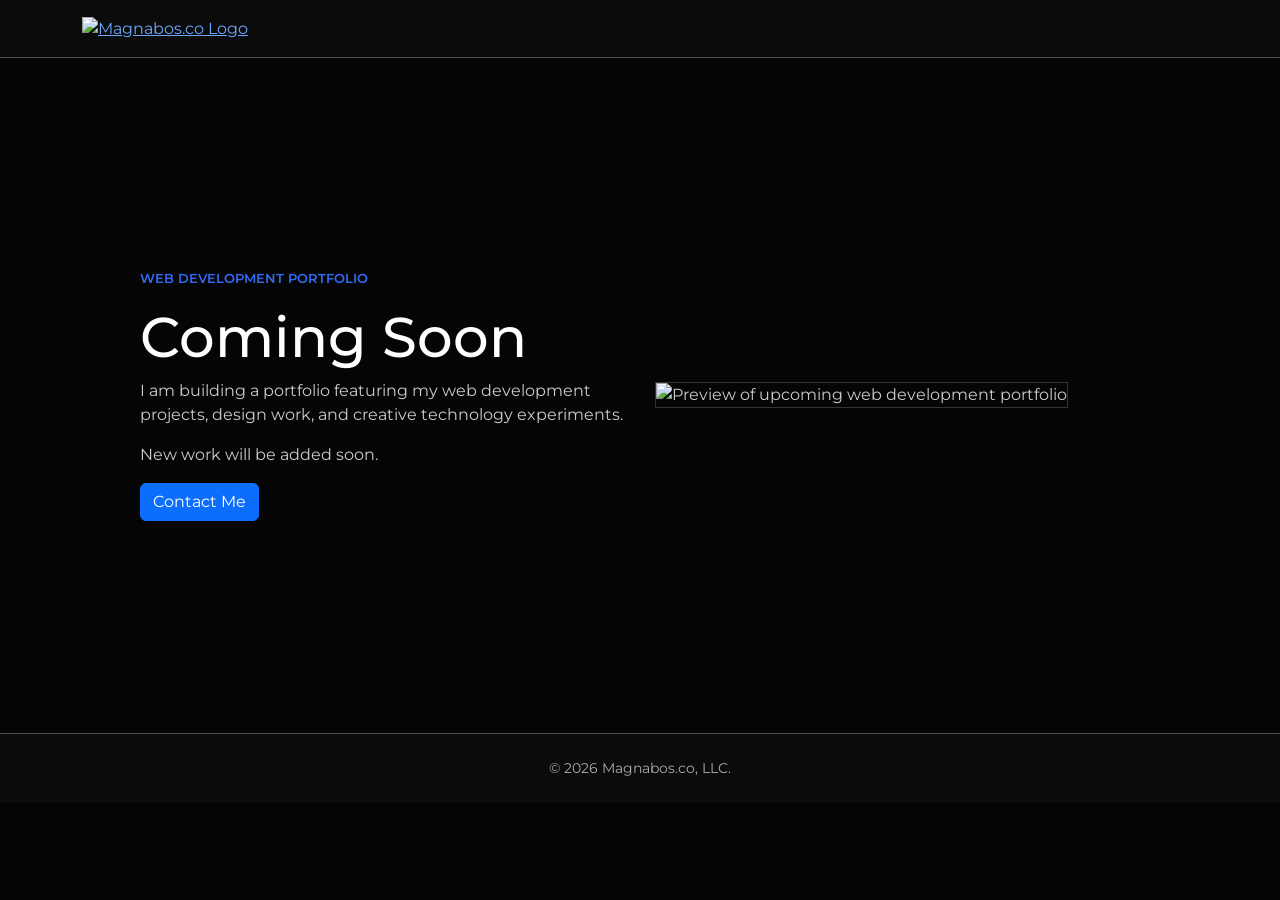
==== index.html @ 9fbb646b "Create index.html Prebuilt from InfinityFree" ====
<!DOCTYPE html>
<html lang="en" data-bs-theme="dark">
<head>
 <meta charset="UTF-8">
 <meta name="viewport" content="width=device-width, initial-scale=1.0">

 <title>Portfolio Coming Soon</title>

 <meta
 name="description"
 content="David Magnabosco's web development portfolio is coming soon.">

 <link
 rel="preconnect"
 href="https://fonts.googleapis.com">

 <link
 rel="preconnect"
 href="https://fonts.gstatic.com"
 crossorigin>

 <link
 href="https://fonts.googleapis.com/css2?family=Montserrat:wght@400;500;600&display=swap"
 rel="stylesheet">

 <link
 href="https://cdn.jsdelivr.net/npm/bootstrap@5.3.3/dist/css/bootstrap.min.css"
 rel="stylesheet">

 <style>
 body {
 margin: 0;
 background: #050505;
 color: #cccccc;
 font-family: "Montserrat", sans-serif;
 }

 header,
 footer {
 background: #0b0b0b;
 }

 main {
 min-height: 75vh;
 display: flex;
 align-items: center;
 padding: 40px 20px;
 }

 .coming-soon {
 display: grid;
 grid-template-columns: 1fr 1fr;
 gap: 30px;
 align-items: center;
 max-width: 1000px;
 margin: auto;
 }

 .coming-soon img {
 width: 100%;
 border: 1px solid #333333;
 }

 h1 {
 color: white;
 font-size: 3.5rem;
 }

 .label {
 color: #316cf4;
 font-size: 0.8rem;
 font-weight: 600;
 text-transform: uppercase;
 }

 @media screen and (max-width: 700px) {
 .coming-soon {
 grid-template-columns: 1fr;
 }

 h1 {
 font-size: 2.5rem;
 }
 }
 </style>
</head>

<body>

 <header class="border-bottom">
 <div class="container py-3">
 <a href="index.html">
 <img
 src="assets/img/brand-logo/logo-ko.svg"
 alt="Magnabos.co Logo"
 width="150">
 </a>
 </div>
 </header>

 <main>
 <div class="coming-soon">

 <div>
 <p class="label">
 Web Development Portfolio
 </p>

 <h1>
 Coming Soon
 </h1>

 <p>
 I am building a portfolio featuring my web
 development projects, design work, and creative
 technology experiments.
 </p>

 <p>
 New work will be added soon.
 </p>

 <a
 class="btn btn-primary"
 href="mailto:hello@magnabos.co">
 Contact Me
 </a>
 </div>

 <div>
 <img
 src="assets/img/portfolio-preview.jpg"
 alt="Preview of upcoming web development portfolio">
 </div>

 </div>
 </main>

 <footer class="border-top">
 <div class="container py-4 text-center">
 <p class="small text-body-secondary mb-0">
 &copy;
 <span id="year"></span>
 Magnabos.co, LLC.
 </p>
 </div>
 </footer>

 <script>
 document.getElementById("year").textContent =
 new Date().getFullYear();
 </script>

</body>
</html>
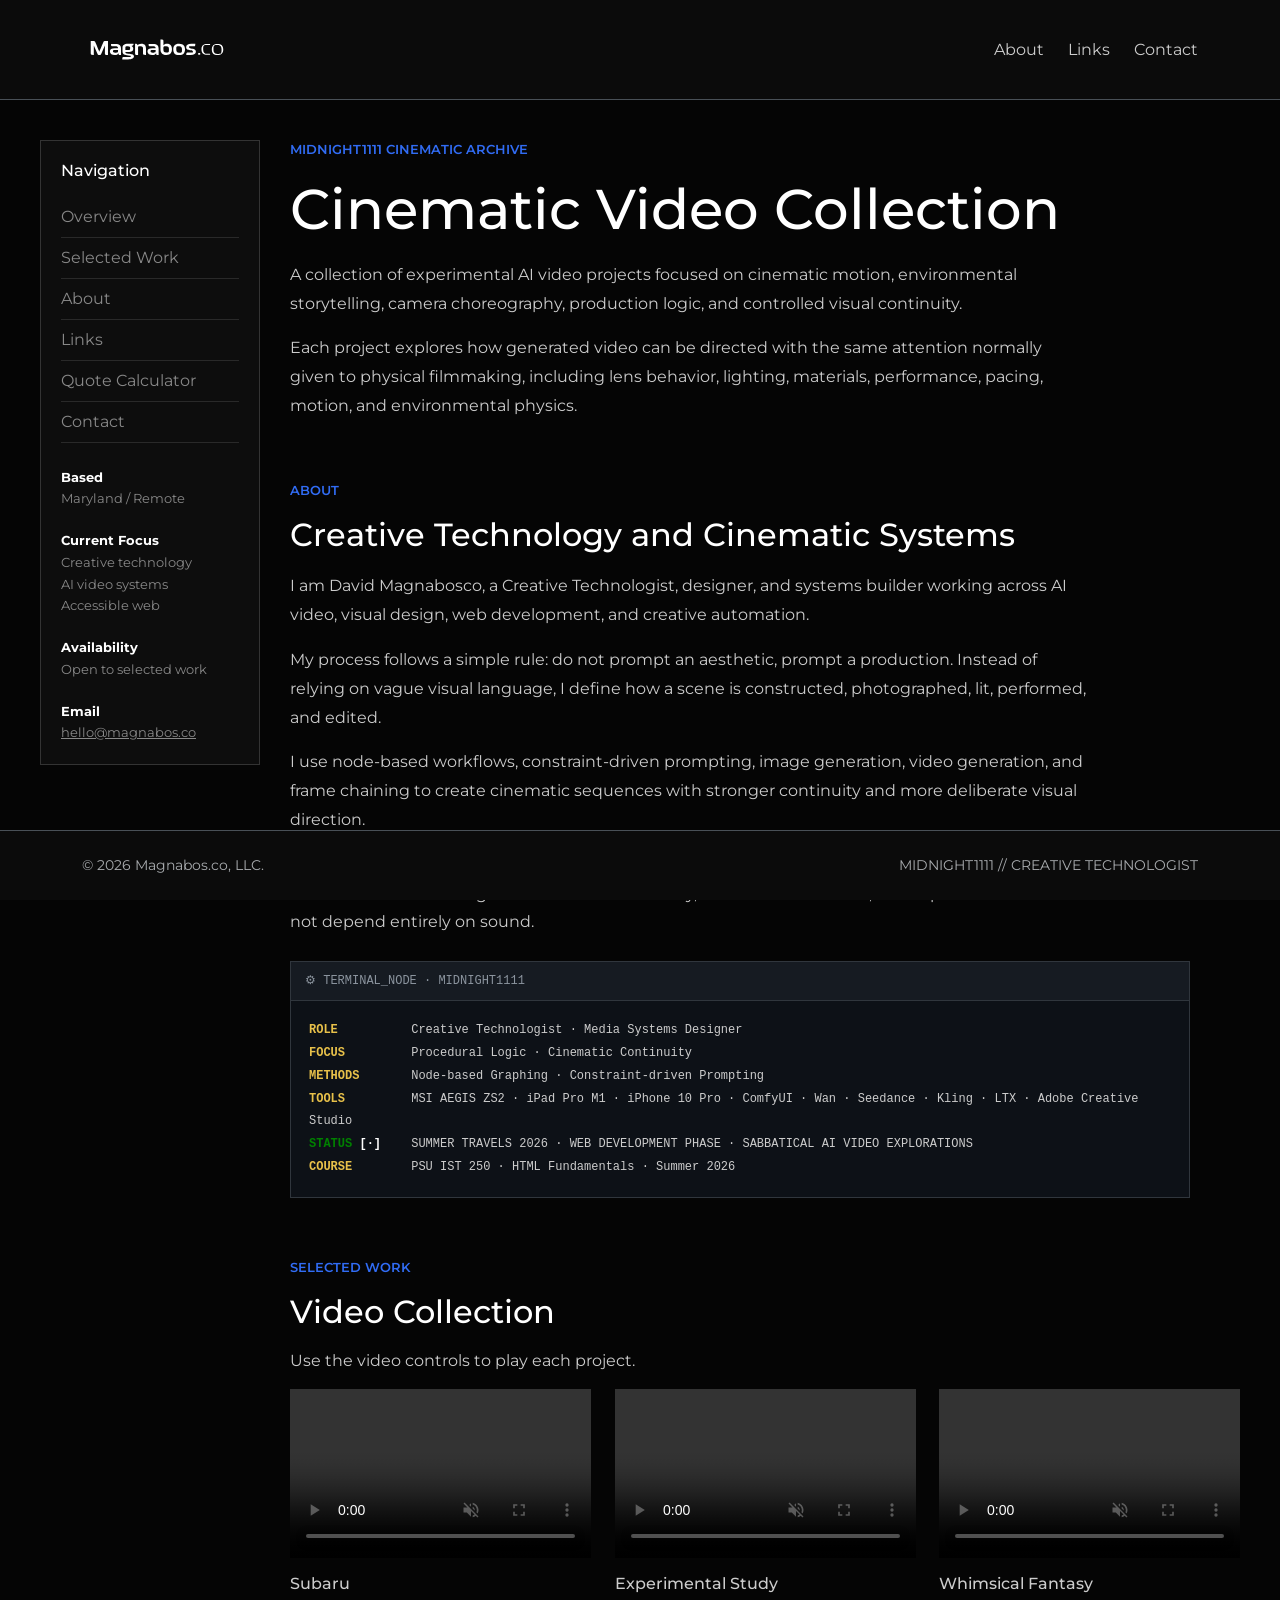
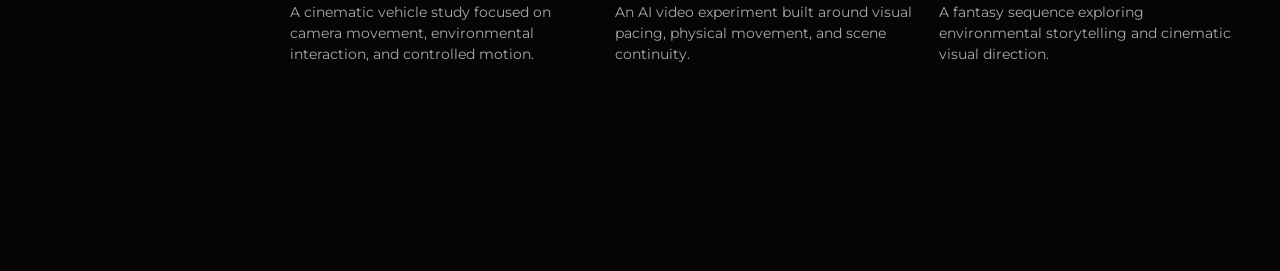
==== commit 5b65556f: "Add files via upload" ====
--- a/index.html
+++ b/index.html
@@ -4,11 +4,11 @@
  <meta charset="UTF-8">
  <meta name="viewport" content="width=device-width, initial-scale=1.0">
 
- <title>Portfolio Coming Soon</title>
+ <title>MIDNIGHT1111 Cinematic Video Archive</title>
 
  <meta
  name="description"
- content="David Magnabosco's web development portfolio is coming soon.">
+ content="A collection of experimental AI video projects, cinematic studies, and creative technology work by David Magnabosco.">
 
  <link
  rel="preconnect"
@@ -27,123 +27,355 @@
  href="https://cdn.jsdelivr.net/npm/bootstrap@5.3.3/dist/css/bootstrap.min.css"
  rel="stylesheet">
 
- <style>
- body {
- margin: 0;
- background: #050505;
- color: #cccccc;
- font-family: "Montserrat", sans-serif;
- }
-
- header,
- footer {
- background: #0b0b0b;
- }
-
- main {
- min-height: 75vh;
- display: flex;
- align-items: center;
- padding: 40px 20px;
- }
-
- .coming-soon {
- display: grid;
- grid-template-columns: 1fr 1fr;
- gap: 30px;
- align-items: center;
- max-width: 1000px;
- margin: auto;
- }
-
- .coming-soon img {
- width: 100%;
- border: 1px solid #333333;
- }
-
- h1 {
- color: white;
- font-size: 3.5rem;
- }
-
- .label {
- color: #316cf4;
- font-size: 0.8rem;
- font-weight: 600;
- text-transform: uppercase;
- }
-
- @media screen and (max-width: 700px) {
- .coming-soon {
- grid-template-columns: 1fr;
- }
-
- h1 {
- font-size: 2.5rem;
- }
- }
- </style>
+ <link
+ href="style.css"
+ rel="stylesheet">
 </head>
 
 <body>
 
  <header class="border-bottom">
- <div class="container py-3">
+
+ <div
+ class="container py-3 d-flex flex-wrap
+ align-items-center justify-content-between gap-3">
+
  <a href="index.html">
+
  <img
- src="assets/img/brand-logo/logo-ko.svg"
+ src="logo-ko.svg"
  alt="Magnabos.co Logo"
  width="150">
- </a>
- </div>
+
+ </a>
+
+ <nav aria-label="Main navigation">
+
+ <div class="d-flex gap-4">
+
+ <a href="#about">
+ About
+ </a>
+
+ <a href="links.html">
+ Links
+ </a>
+
+ <a href="contact.html">
+ Contact
+ </a>
+
+ </div>
+
+ </nav>
+
+ </div>
+
  </header>
 
- <main>
- <div class="coming-soon">
-
- <div>
+ <main id="main-content">
+
+ <div
+ class="page-layout"
+ id="top">
+
+ <aside aria-label="Page navigation">
+
+ <h2>
+ Navigation
+ </h2>
+
+ <nav>
+
+ <a href="#top">
+ Overview
+ </a>
+
+ <a href="#work">
+ Selected Work
+ </a>
+
+ <a href="#about">
+ About
+ </a>
+
+ <a href="links.html">
+ Links
+ </a>
+
+ <a href="#calculator">
+ Quote Calculator
+ </a>
+
+ <a href="contact.html">
+ Contact
+ </a>
+
+ </nav>
+
+ <div class="aside-details">
+
+ <p>
+ <strong>Based</strong><br>
+ Maryland / Remote
+ </p>
+
+ <p>
+ <strong>Current Focus</strong><br>
+ Creative technology<br>
+ AI video systems<br>
+ Accessible web
+ </p>
+
+ <p>
+ <strong>Availability</strong><br>
+ Open to selected work
+ </p>
+
+ <p>
+ <strong>Email</strong><br>
+
+ <a href="mailto:hello@magnabos.co">
+ hello@magnabos.co
+ </a>
+
+ </p>
+
+ </div>
+
+ </aside>
+
+ <div>
+
+ <section class="content-section box">
+
  <p class="label">
- Web Development Portfolio
+ MIDNIGHT1111 Cinematic Archive
  </p>
 
  <h1>
- Coming Soon
+ Cinematic Video Collection
  </h1>
 
- <p>
- I am building a portfolio featuring my web
- development projects, design work, and creative
- technology experiments.
- </p>
-
- <p>
- New work will be added soon.
- </p>
-
- <a
- class="btn btn-primary"
- href="mailto:hello@magnabos.co">
- Contact Me
- </a>
- </div>
-
- <div>
- <img
- src="assets/img/portfolio-preview.jpg"
- alt="Preview of upcoming web development portfolio">
- </div>
-
- </div>
+ <p class="intro">
+ A collection of experimental AI video projects focused on cinematic motion, environmental storytelling, camera choreography, production logic, and controlled visual continuity.
+ </p>
+
+ <p class="intro">
+ Each project explores how generated video can be directed with the same attention normally given to physical filmmaking, including lens behavior, lighting, materials, performance, pacing, motion, and environmental physics.
+ </p>
+
+ </section>
+
+ <section
+ class="content-section box"
+ id="about">
+
+ <p class="label">
+ About
+ </p>
+
+ <h2>
+ Creative Technology and Cinematic Systems
+ </h2>
+
+ <p class="intro">
+ I am David Magnabosco, a Creative Technologist, designer, and systems builder working across AI video, visual design, web development, and creative automation.
+ </p>
+
+ <p class="intro">
+ My process follows a simple rule: do not prompt an aesthetic, prompt a production. Instead of relying on vague visual language, I define how
+a scene is constructed, photographed, lit, performed, and edited.
+ </p>
+
+ <p class="intro">
+ I use node-based workflows, constraint-driven prompting, image generation, video generation, and frame chaining to create cinematic sequences with stronger continuity and more deliberate visual direction.
+ </p>
+
+ <p class="intro">
+ Accessibility is part of the structure. As a Deaf creator, I approach storytelling, communication, and interaction with a strong awareness of visual clarity, readable information, and experiences that do not depend entirely on sound.
+ </p>
+
+ <div class="terminal">
+
+ <div class="terminal-title">
+ ⚙ TERMINAL_NODE · MIDNIGHT1111
+ </div>
+
+ <div class="terminal-content">
+
+ <div>
+ <strong>ROLE</strong>
+ Creative Technologist · Media Systems Designer
+ </div>
+
+ <div>
+ <strong>FOCUS</strong>
+ Procedural Logic · Cinematic Continuity
+ </div>
+
+ <div>
+ <strong>METHODS</strong>
+ Node-based Graphing · Constraint-driven Prompting
+ </div>
+
+ <div>
+ <strong>TOOLS</strong>
+ MSI AEGIS ZS2 · iPad Pro M1 · iPhone 10 Pro · ComfyUI · Wan · Seedance · Kling · LTX · Adobe Creative Studio
+ </div>
+
+ <div>
+<style>
+ @keyframes blink-alt {
+ 0%, 100% { color: #ffffff; }
+ 50% { color: #22c55e; }
+ }
+ .blink-dot {
+ animation: blink-alt 1s infinite;
+ }
+</style>
+
+<strong style="color: green;">STATUS <span style="color: #ffffff;">[<span class="blink-dot">·</span>]</span></strong>
+ SUMMER TRAVELS 2026 · WEB DEVELOPMENT PHASE · SABBATICAL AI VIDEO EXPLORATIONS
+ </div>
+
+ <div>
+ <strong>COURSE</strong>
+ PSU IST 250 · HTML Fundamentals · Summer 2026
+ </div>
+
+ </div>
+
+ </div>
+
+ </section>
+
+ <section
+ class="content-section box"
+ id="work">
+
+ <p class="label">
+ Selected Work
+ </p>
+
+ <h2>
+ Video Collection
+ </h2>
+
+ <p>
+ Use the video controls to play each project.
+ </p>
+
+ <div class="row g-4">
+
+ <article class="col-lg-4 col-md-6">
+
+ <video
+ controls
+ muted
+ playsinline
+ preload="metadata">
+
+ <source
+ src="assets/img/videos/subaru_2.mp4"
+ type="video/mp4">
+
+ Your browser does not support the video element.
+
+ </video>
+
+ <h3 class="h6 mt-3">
+ Subaru
+ </h3>
+
+ <p class="small text-body-secondary">
+ A cinematic vehicle study focused on camera
+ movement, environmental interaction, and
+ controlled motion.
+ </p>
+
+ </article>
+
+ <article class="col-lg-4 col-md-6">
+
+ <video
+ controls
+ muted
+ playsinline
+ preload="metadata">
+
+ <source
+ src="assets/img/videos/Video_2.mov"
+ type="video/quicktime">
+
+ Your browser does not support the video element.
+
+ </video>
+
+ <h3 class="h6 mt-3">
+ Experimental Study
+ </h3>
+
+ <p class="small text-body-secondary">
+ An AI video experiment built around visual pacing, physical movement, and scene continuity.
+ </p>
+
+ </article>
+
+ <article class="col-lg-4 col-md-6">
+
+ <video
+ controls
+ muted
+ playsinline
+ preload="metadata">
+
+ <source
+ src="assets/img/videos/Whimsical_fantasy.mp4"
+ type="video/mp4">
+
+ Your browser does not support the video element.
+
+ </video>
+
+ <h3 class="h6 mt-3">
+ Whimsical Fantasy
+ </h3>
+
+ <p class="small text-body-secondary">
+ A fantasy sequence exploring environmental storytelling and cinematic visual direction.
+ </p>
+
+ </article>
+
+ </div>
+
+ </section>
+
+ </div>
+
+ </div>
+
  </main>
 
  <footer class="border-top">
- <div class="container py-4 text-center">
+
+ <div
+ class="container py-4 d-flex flex-wrap
+ justify-content-between align-items-center gap-2">
+
  <p class="small text-body-secondary mb-0">
  &copy;
  <span id="year"></span>
  Magnabos.co, LLC.
  </p>
- </div>
+
+ <p class="small text-body-secondary mb-0">
+ MIDNIGHT1111 // CREATIVE TECHNOLOGIST
+ </p>
+
+ </div>
+
  </footer>
 
  <script>
--- a/style.css
+++ b/style.css
@@ -0,0 +1,213 @@
+body {
+ margin: 0;
+ padding-bottom: 90px;
+ background: #050505;
+ color: #cccccc;
+ font-family: "Montserrat", sans-serif;
+}
+
+header,
+footer {
+ background: #0b0b0b;
+}
+
+header a {
+ color: #cccccc;
+ text-decoration: none;
+}
+
+header a:hover,
+aside a:hover {
+ color: #316cf4;
+}
+
+header a:focus,
+aside a:focus {
+ outline: 2px solid #316cf4;
+ outline-offset: 3px;
+}
+
+main {
+ min-height: 75vh;
+ padding: 40px 20px;
+}
+
+.page-layout {
+ display: grid;
+ grid-template-columns: 220px minmax(0, 1fr);
+ gap: 30px;
+ width: 100%;
+ max-width: 1200px;
+ margin: auto;
+}
+
+.page-layout > div {
+ min-width: 0;
+}
+
+aside {
+ height: fit-content;
+ padding: 20px;
+ background: #0d0d0d;
+ border: 1px solid #333333;
+}
+
+aside h2 {
+ margin: 0 0 16px;
+ color: white;
+ font-size: 1rem;
+}
+
+aside nav {
+ display: flex;
+ flex-direction: column;
+ margin-bottom: 24px;
+}
+
+aside nav a {
+ padding: 8px 0;
+ color: #888888;
+ border-bottom: 1px solid #292929;
+ text-decoration: none;
+}
+
+.aside-details p {
+ margin: 0 0 20px;
+ color: #888888;
+ font-size: 0.8rem;
+ line-height: 1.7;
+}
+
+.aside-details p:last-child {
+ margin-bottom: 0;
+}
+
+.aside-details strong {
+ color: white;
+}
+
+.aside-details a {
+ color: #888888;
+ overflow-wrap: anywhere;
+}
+
+.content-section {
+ margin-bottom: 60px;
+}
+
+h1,
+h2,
+h3 {
+ color: white;
+}
+
+h1 {
+ margin: 10px 0 18px;
+ font-size: 3.5rem;
+}
+
+h2 {
+ margin-bottom: 18px;
+ font-size: 2rem;
+}
+
+.label {
+ color: #316cf4;
+ font-size: 0.8rem;
+ font-weight: 600;
+ text-transform: uppercase;
+}
+
+.intro {
+ max-width: 800px;
+ line-height: 1.8;
+}
+
+.terminal {
+ max-width: 900px;
+ margin-top: 24px;
+ background: #0d1117;
+ border: 1px solid #30363d;
+ font-family: monospace;
+ font-size: 0.75rem;
+}
+
+.terminal-title {
+ padding: 10px 14px;
+ color: #8b949e;
+ background: #161b22;
+ border-bottom: 1px solid #30363d;
+}
+
+.terminal-content {
+ padding: 18px;
+ line-height: 1.9;
+ overflow-wrap: anywhere;
+}
+
+.terminal-content strong {
+ display: inline-block;
+ min-width: 95px;
+ color: #e8c14a;
+}
+
+video {
+ display: block;
+ width: 100%;
+ aspect-ratio: 16 / 9;
+ object-fit: cover;
+ background: black;
+}
+
+footer {
+ position: fixed;
+ right: 0;
+ bottom: 0;
+ left: 0;
+ width: 100%;
+}
+
+@media screen and (max-width: 1000px) {
+ .page-layout {
+ grid-template-columns: 1fr;
+ }
+
+ aside nav {
+ flex-direction: row;
+ flex-wrap: wrap;
+ gap: 0 18px;
+ }
+
+ aside nav a {
+ border-bottom: 0;
+ }
+}
+
+@media screen and (max-width: 700px) {
+ body {
+ padding-bottom: 110px;
+ }
+
+ main {
+ padding: 30px 14px;
+ }
+
+ .page-layout {
+ grid-template-columns: 1fr;
+ gap: 24px;
+ }
+
+ h1 {
+ font-size: 2.5rem;
+ }
+
+ header .container {
+ flex-direction: column;
+ align-items: flex-start !important;
+ }
+
+ .terminal-content strong {
+ display: block;
+ min-width: 0;
+ }
+}
